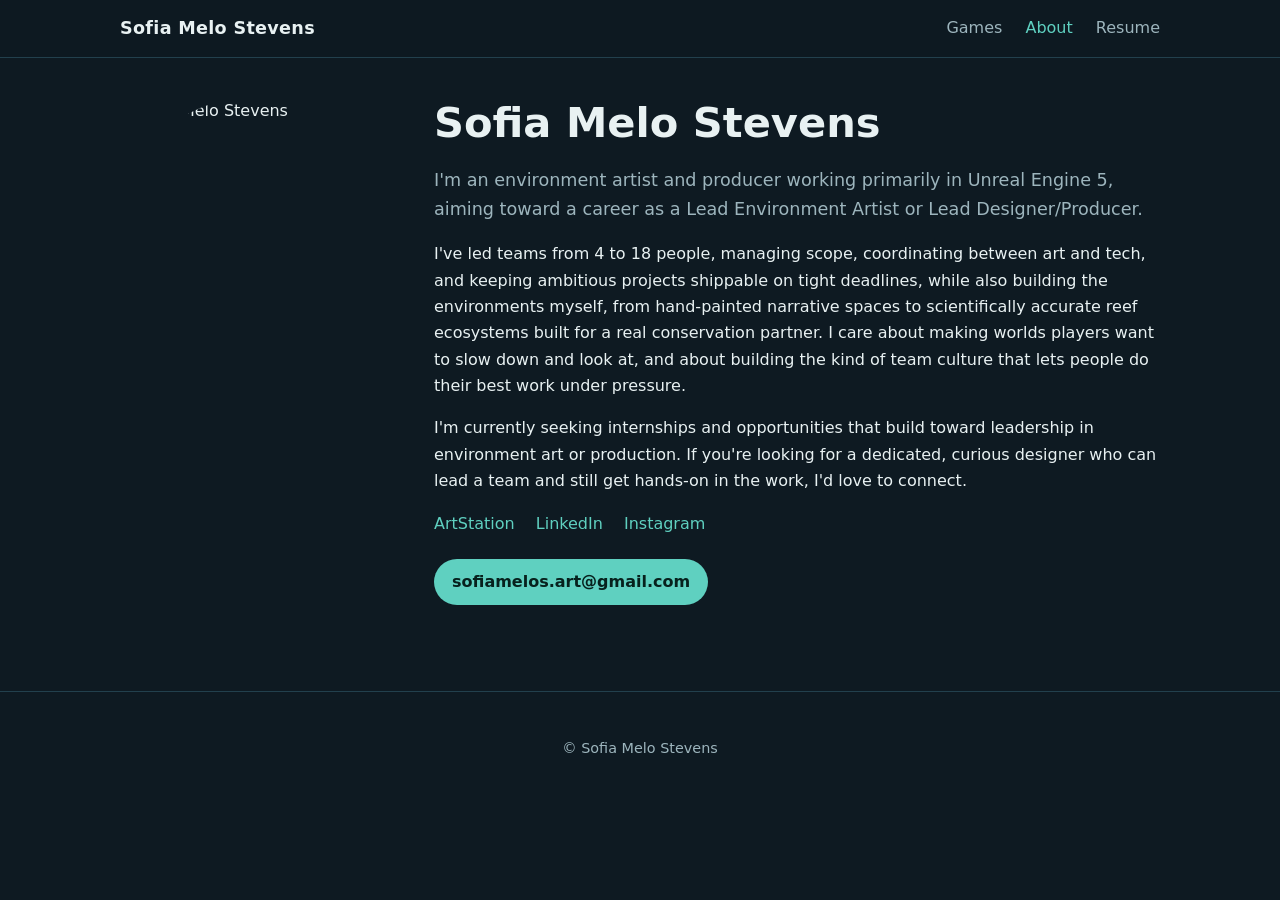
==== about.html @ 08ec2791 "Add files via upload" ====
<!doctype html>
<html lang="en">
<head>
<meta charset="utf-8">
<meta name="viewport" content="width=device-width, initial-scale=1">
<title>About | Sofia Melo Stevens</title>
<link rel="stylesheet" href="style.css">
</head>
<body>
<header class="site"><div class="inner">
  <a class="brand" href="index.html">Sofia Melo Stevens</a>
  <nav>
    <a href="index.html">Games</a>
    <a class="active" href="about.html">About</a>
    <a href="resume.html">Resume</a>
  </nav>
</div></header>

<main>
  <div class="about">
    <img class="portrait" src="https://static.wixstatic.com/media/ed49a8_99cb87c78eff4cbb80f7a3515ba0f88e~mv2.jpg" alt="Sofia Melo Stevens">
    <div>
      <h1>Sofia Melo Stevens</h1>
      <p class="lead">I'm an environment artist and producer working primarily in Unreal Engine 5, aiming toward a career as a Lead Environment Artist or Lead Designer/Producer.</p>
      <p>I've led teams from 4 to 18 people, managing scope, coordinating between art and tech, and keeping ambitious projects shippable on tight deadlines, while also building the environments myself, from hand-painted narrative spaces to scientifically accurate reef ecosystems built for a real conservation partner. I care about making worlds players want to slow down and look at, and about building the kind of team culture that lets people do their best work under pressure.</p>
      <p>I'm currently seeking internships and opportunities that build toward leadership in environment art or production. If you're looking for a dedicated, curious designer who can lead a team and still get hands-on in the work, I'd love to connect.</p>
      <p class="social">
        <a href="https://www.artstation.com/sofiastevens2">ArtStation</a>
        <a href="https://www.linkedin.com/in/sofia-melo-stevens-0525552b7/">LinkedIn</a>
        <a href="https://www.instagram.com/meloss_art/">Instagram</a>
      </p>
      <a class="btn" href="mailto:sofiamelos.art@gmail.com">sofiamelos.art@gmail.com</a>
    </div>
  </div>
</main>

<footer><p>© Sofia Melo Stevens</p></footer>
</body>
</html>
---- style.css ----
:root {
  --bg: #0e1a22;
  --bg-2: #14262f;
  --card: #1a303b;
  --text: #e8f1f2;
  --muted: #9db5bd;
  --accent: #5fd0c0;
  --accent-2: #f2b36b;
  --radius: 14px;
  --max: 1080px;
}
* { box-sizing: border-box; }
html { scroll-behavior: smooth; }
body {
  margin: 0;
  background: var(--bg);
  color: var(--text);
  font-family: "Segoe UI", system-ui, -apple-system, Helvetica, Arial, sans-serif;
  line-height: 1.65;
}
a { color: var(--accent); text-decoration: none; }
a:hover { text-decoration: underline; }
img { max-width: 100%; display: block; border-radius: 10px; }

header.site {
  position: sticky; top: 0; z-index: 10;
  background: rgba(14, 26, 34, 0.92);
  backdrop-filter: blur(8px);
  border-bottom: 1px solid #22404d;
}
header.site .inner {
  max-width: var(--max); margin: 0 auto; padding: 14px 20px;
  display: flex; flex-wrap: wrap; align-items: center; justify-content: space-between; gap: 10px;
}
.brand { font-weight: 700; font-size: 1.1rem; color: var(--text); letter-spacing: .3px; }
nav a { margin-left: 18px; color: var(--muted); font-weight: 500; }
nav a:hover, nav a.active { color: var(--accent); text-decoration: none; }

main { max-width: var(--max); margin: 0 auto; padding: 40px 20px 80px; }
h1 { font-size: clamp(1.8rem, 4vw, 2.6rem); line-height: 1.2; margin: 0 0 12px; }
h2 { font-size: 1.4rem; margin: 48px 0 10px; color: var(--accent); }
.lead { color: var(--muted); font-size: 1.1rem; max-width: 780px; }

.hero { padding: 30px 0 10px; }
.hero .tag { color: var(--accent-2); font-weight: 600; letter-spacing: 1px; text-transform: uppercase; font-size: .8rem; }

.grid { display: grid; grid-template-columns: repeat(auto-fill, minmax(240px, 1fr)); gap: 22px; margin-top: 26px; }
.card {
  background: var(--card); border-radius: var(--radius); overflow: hidden;
  border: 1px solid #22404d; transition: transform .2s, border-color .2s; color: var(--text);
  display: flex; flex-direction: column;
}
.card:hover { transform: translateY(-4px); border-color: var(--accent); text-decoration: none; }
.card img { border-radius: 0; aspect-ratio: 16 / 10; object-fit: cover; width: 100%; }
.card .body { padding: 14px 16px 18px; }
.card .role { color: var(--accent-2); font-size: .82rem; font-weight: 600; text-transform: uppercase; letter-spacing: .6px; }
.card h3 { margin: 4px 0 4px; font-size: 1.15rem; }
.card p { margin: 0; color: var(--muted); font-size: .92rem; }

.facts { display: grid; grid-template-columns: repeat(auto-fit, minmax(170px, 1fr)); gap: 12px; margin: 22px 0; }
.fact { background: var(--bg-2); border: 1px solid #22404d; border-radius: 12px; padding: 12px 14px; }
.fact b { display: block; color: var(--muted); font-size: .72rem; text-transform: uppercase; letter-spacing: .8px; margin-bottom: 2px; }

ul.bullets { padding-left: 20px; }
ul.bullets li { margin: 6px 0; }

.btn {
  display: inline-block; padding: 10px 18px; border-radius: 999px;
  background: var(--accent); color: #07211d; font-weight: 700; margin: 6px 10px 6px 0;
}
.btn:hover { text-decoration: none; filter: brightness(1.1); }
.btn.ghost { background: transparent; border: 1px solid var(--accent); color: var(--accent); }

.hero-img { width: 100%; margin: 24px 0; border-radius: var(--radius); }
.gallery { display: grid; grid-template-columns: repeat(auto-fit, minmax(300px, 1fr)); gap: 14px; margin: 16px 0; }
.gallery.tall { grid-template-columns: repeat(auto-fit, minmax(220px, 1fr)); }
figure { margin: 0; }
figcaption { color: var(--muted); font-size: .85rem; margin-top: 6px; }
.step { display: grid; grid-template-columns: 1fr; gap: 6px; }
.step h3 { margin: 36px 0 2px; font-size: 1.15rem; }
.step p { margin: 4px 0; max-width: 820px; }
.story { border-left: 3px solid var(--accent-2); padding: 4px 0 4px 18px; color: var(--muted); max-width: 780px; }

.about { display: grid; grid-template-columns: 280px 1fr; gap: 34px; align-items: start; }
@media (max-width: 760px) { .about { grid-template-columns: 1fr; } }
.about img.portrait { border-radius: 50%; width: 260px; height: 260px; object-fit: cover; }
.social a { margin-right: 16px; }

footer { text-align: center; color: var(--muted); padding: 30px 20px 50px; border-top: 1px solid #22404d; font-size: .9rem; }
.back { display: inline-block; margin-bottom: 14px; color: var(--muted); }
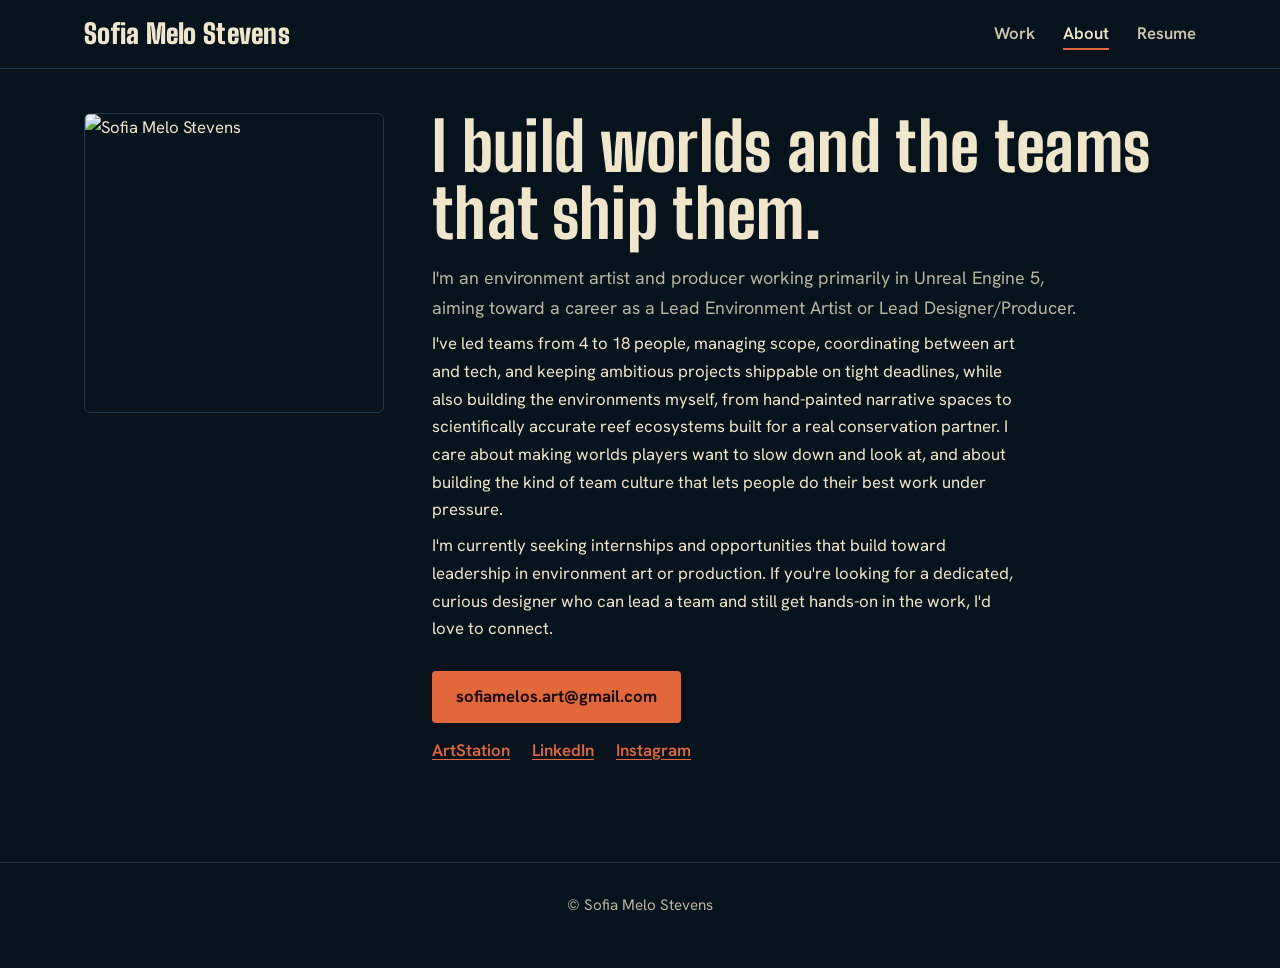
==== commit 98a5a243: "Add files via upload" ====
--- a/about.html
+++ b/about.html
@@ -10,7 +10,7 @@
 <header class="site"><div class="inner">
   <a class="brand" href="index.html">Sofia Melo Stevens</a>
   <nav>
-    <a href="index.html">Games</a>
+    <a href="index.html">Work</a>
     <a class="active" href="about.html">About</a>
     <a href="resume.html">Resume</a>
   </nav>
@@ -20,20 +20,20 @@
   <div class="about">
     <img class="portrait" src="https://static.wixstatic.com/media/ed49a8_99cb87c78eff4cbb80f7a3515ba0f88e~mv2.jpg" alt="Sofia Melo Stevens">
     <div>
-      <h1>Sofia Melo Stevens</h1>
+      <h1>I build worlds and the teams that ship them.</h1>
       <p class="lead">I'm an environment artist and producer working primarily in Unreal Engine 5, aiming toward a career as a Lead Environment Artist or Lead Designer/Producer.</p>
       <p>I've led teams from 4 to 18 people, managing scope, coordinating between art and tech, and keeping ambitious projects shippable on tight deadlines, while also building the environments myself, from hand-painted narrative spaces to scientifically accurate reef ecosystems built for a real conservation partner. I care about making worlds players want to slow down and look at, and about building the kind of team culture that lets people do their best work under pressure.</p>
       <p>I'm currently seeking internships and opportunities that build toward leadership in environment art or production. If you're looking for a dedicated, curious designer who can lead a team and still get hands-on in the work, I'd love to connect.</p>
+      <p style="margin-top:22px"><a class="btn" href="mailto:sofiamelos.art@gmail.com">sofiamelos.art@gmail.com</a></p>
       <p class="social">
         <a href="https://www.artstation.com/sofiastevens2">ArtStation</a>
         <a href="https://www.linkedin.com/in/sofia-melo-stevens-0525552b7/">LinkedIn</a>
         <a href="https://www.instagram.com/meloss_art/">Instagram</a>
       </p>
-      <a class="btn" href="mailto:sofiamelos.art@gmail.com">sofiamelos.art@gmail.com</a>
     </div>
   </div>
 </main>
 
-<footer><p>© Sofia Melo Stevens</p></footer>
+<footer><p style="margin:0 auto">© Sofia Melo Stevens</p></footer>
 </body>
 </html>
--- a/style.css
+++ b/style.css
@@ -1,90 +1,156 @@
+@import url("https://fonts.googleapis.com/css2?family=Big+Shoulders+Display:wght@700;800;900&family=Hanken+Grotesk:ital,wght@0,400;0,500;0,600;0,700;1,400&display=swap");
+
+/* Palette pulled from the renders: ocean ink, bathysphere rust, room cream, steel blue, moss */
 :root {
-  --bg: #0e1a22;
-  --bg-2: #14262f;
-  --card: #1a303b;
-  --text: #e8f1f2;
-  --muted: #9db5bd;
-  --accent: #5fd0c0;
-  --accent-2: #f2b36b;
-  --radius: 14px;
-  --max: 1080px;
+  --ink: #07131c;
+  --panel: #0e2231;
+  --cream: #f0e6cc;
+  --soft: #b8b5a3;
+  --rust: #e2683b;
+  --rust-bright: #f58d62;
+  --steel: #5b93d1;
+  --moss: #a3b650;
+  --line: #1f3646;
+  --paper: #efe4c8;
+  --paper-ink: #1b2a33;
+  --on-rust: #1a0b05;
+  --display: "Big Shoulders Display", "Arial Narrow", Impact, sans-serif;
+  --body: "Hanken Grotesk", "Segoe UI", system-ui, sans-serif;
+  --max: 1160px;
+  --read: 66ch;
 }
+
 * { box-sizing: border-box; }
-html { scroll-behavior: smooth; }
+html { scroll-behavior: smooth; color-scheme: dark; }
 body {
   margin: 0;
-  background: var(--bg);
-  color: var(--text);
-  font-family: "Segoe UI", system-ui, -apple-system, Helvetica, Arial, sans-serif;
+  background: var(--ink);
+  color: var(--cream);
+  font-family: var(--body);
+  font-size: 1.05rem;
   line-height: 1.65;
+  -webkit-font-smoothing: antialiased;
 }
-a { color: var(--accent); text-decoration: none; }
-a:hover { text-decoration: underline; }
-img { max-width: 100%; display: block; border-radius: 10px; }
+img { max-width: 100%; display: block; height: auto; }
+a { color: var(--rust); text-underline-offset: 3px; }
+a:hover { color: var(--rust-bright); }
+:focus-visible { outline: 3px solid var(--steel); outline-offset: 3px; border-radius: 4px; }
 
-header.site {
-  position: sticky; top: 0; z-index: 10;
-  background: rgba(14, 26, 34, 0.92);
-  backdrop-filter: blur(8px);
-  border-bottom: 1px solid #22404d;
-}
+h1, h2, h3 { font-family: var(--display); color: var(--cream); line-height: 1; letter-spacing: 0.005em; font-weight: 800; }
+h1 { font-size: clamp(2.6rem, 6vw, 4.2rem); margin: 0 0 16px; }
+h2 { font-size: clamp(1.9rem, 3.4vw, 2.5rem); margin: 56px 0 12px; }
+h3 { font-size: 1.6rem; margin: 44px 0 6px; }
+p { max-width: var(--read); margin: 8px 0; }
+
+/* header */
+header.site { border-bottom: 1px solid var(--line); }
+header.site.over { position: absolute; top: 0; left: 0; right: 0; z-index: 5; border-bottom: 0; }
 header.site .inner {
-  max-width: var(--max); margin: 0 auto; padding: 14px 20px;
+  max-width: var(--max); margin: 0 auto; padding: 20px 24px;
   display: flex; flex-wrap: wrap; align-items: center; justify-content: space-between; gap: 10px;
 }
-.brand { font-weight: 700; font-size: 1.1rem; color: var(--text); letter-spacing: .3px; }
-nav a { margin-left: 18px; color: var(--muted); font-weight: 500; }
-nav a:hover, nav a.active { color: var(--accent); text-decoration: none; }
+.brand { font-family: var(--display); font-weight: 900; font-size: 1.7rem; color: var(--cream); text-decoration: none; letter-spacing: .01em; line-height: 1; }
+.brand:hover { color: var(--rust-bright); }
+nav a {
+  margin-left: 24px; color: var(--cream); text-decoration: none; font-weight: 600;
+  padding-bottom: 4px; border-bottom: 2px solid transparent; opacity: .85;
+}
+nav a:hover, nav a.active { opacity: 1; border-bottom-color: var(--rust); }
 
-main { max-width: var(--max); margin: 0 auto; padding: 40px 20px 80px; }
-h1 { font-size: clamp(1.8rem, 4vw, 2.6rem); line-height: 1.2; margin: 0 0 12px; }
-h2 { font-size: 1.4rem; margin: 48px 0 10px; color: var(--accent); }
-.lead { color: var(--muted); font-size: 1.1rem; max-width: 780px; }
+main { max-width: var(--max); margin: 0 auto; padding: 44px 24px 90px; }
+main.flush { max-width: none; padding: 0 0 90px; }
 
-.hero { padding: 30px 0 10px; }
-.hero .tag { color: var(--accent-2); font-weight: 600; letter-spacing: 1px; text-transform: uppercase; font-size: .8rem; }
+/* home hero: one big render, the bathysphere */
+.cover { position: relative; min-height: min(86vh, 760px); display: flex; align-items: flex-end; overflow: hidden; }
+.cover > img { position: absolute; inset: 0; width: 100%; height: 100%; object-fit: cover; object-position: 50% 40%; }
+.cover::after { content: ""; position: absolute; inset: 0; background: linear-gradient(to top, rgba(7,19,28,.96) 6%, rgba(7,19,28,.55) 38%, rgba(7,19,28,.15) 70%), linear-gradient(to right, rgba(7,19,28,.55), transparent 55%); }
+.cover .copy { position: relative; z-index: 2; width: 100%; max-width: var(--max); margin: 0 auto; padding: 120px 24px 56px; }
+.cover h1 { font-size: clamp(3.2rem, 9vw, 7rem); line-height: .92; max-width: 11ch; margin-bottom: 18px; }
+.cover .lead { color: var(--cream); font-size: 1.2rem; max-width: 46ch; }
+.cover .cta { margin-top: 20px; }
 
-.grid { display: grid; grid-template-columns: repeat(auto-fill, minmax(240px, 1fr)); gap: 22px; margin-top: 26px; }
-.card {
-  background: var(--card); border-radius: var(--radius); overflow: hidden;
-  border: 1px solid #22404d; transition: transform .2s, border-color .2s; color: var(--text);
-  display: flex; flex-direction: column;
+.lead { color: var(--soft); font-size: 1.12rem; }
+
+/* work: an uneven wall of renders, each with a pinned process sketch */
+.wall { display: grid; grid-template-columns: repeat(12, 1fr); gap: 56px 28px; margin-top: 32px; }
+.tile { position: relative; color: inherit; text-decoration: none; display: block; }
+.tile .art { overflow: hidden; border-radius: 6px; background: var(--panel); }
+.tile .art img { width: 100%; height: 100%; object-fit: cover; aspect-ratio: var(--ar, 16 / 10); transition: transform .5s ease; }
+.tile:hover .art img { transform: scale(1.03); }
+.tile .cap { padding: 14px 2px 0; }
+.tile h2 { margin: 0; font-size: clamp(2rem, 3.6vw, 2.8rem); }
+.tile .role { color: var(--rust); font-weight: 600; margin: 4px 0 6px; }
+.tile .cap p { color: var(--soft); }
+.tile .go { display: inline-block; margin-top: 8px; font-weight: 600; color: var(--cream); border-bottom: 2px solid var(--rust); padding-bottom: 1px; }
+.tile:hover .go { color: var(--rust-bright); }
+.t1 { grid-column: 1 / span 8; }
+.t2 { grid-column: 9 / span 4; margin-top: 90px; --ar: 4 / 5; }
+.t3 { grid-column: 1 / span 5; --ar: 5 / 4; }
+.t4 { grid-column: 6 / span 7; margin-top: 60px; }
+
+.pin {
+  position: absolute; z-index: 3; width: clamp(110px, 15vw, 170px); background: var(--paper); padding: 7px 7px 22px;
+  box-shadow: 0 10px 24px rgba(0,0,0,.5); transform: rotate(var(--rot, -4deg)); transition: transform .3s ease;
 }
-.card:hover { transform: translateY(-4px); border-color: var(--accent); text-decoration: none; }
-.card img { border-radius: 0; aspect-ratio: 16 / 10; object-fit: cover; width: 100%; }
-.card .body { padding: 14px 16px 18px; }
-.card .role { color: var(--accent-2); font-size: .82rem; font-weight: 600; text-transform: uppercase; letter-spacing: .6px; }
-.card h3 { margin: 4px 0 4px; font-size: 1.15rem; }
-.card p { margin: 0; color: var(--muted); font-size: .92rem; }
+.pin img { width: 100%; aspect-ratio: 1; object-fit: cover; border-radius: 0; }
+.pin span { position: absolute; left: 7px; right: 7px; bottom: 4px; font-size: .72rem; color: var(--paper-ink); font-weight: 600; text-align: center; }
+.t1 .pin { right: -14px; top: -26px; --rot: 5deg; }
+.t2 .pin { left: -22px; top: 40%; --rot: -6deg; }
+.t3 .pin { right: -10px; top: -30px; --rot: 4deg; }
+.t4 .pin { left: -16px; top: -28px; --rot: -5deg; }
+.tile:hover .pin { transform: rotate(0deg) translateY(-4px); }
 
-.facts { display: grid; grid-template-columns: repeat(auto-fit, minmax(170px, 1fr)); gap: 12px; margin: 22px 0; }
-.fact { background: var(--bg-2); border: 1px solid #22404d; border-radius: 12px; padding: 12px 14px; }
-.fact b { display: block; color: var(--muted); font-size: .72rem; text-transform: uppercase; letter-spacing: .8px; margin-bottom: 2px; }
+@media (max-width: 860px) {
+  .wall { display: block; }
+  .tile { margin: 0 0 56px; }
+  .t2 { --ar: 16 / 10; }
+  .pin { right: 6px !important; left: auto !important; top: -22px !important; width: 104px; }
+  .cover { min-height: 78vh; }
+  header.site .inner { padding-top: 16px; }
+  nav a { margin: 0 18px 0 0; }
+}
+@media (prefers-reduced-motion: reduce) {
+  .tile .art img, .pin { transition: none; }
+  .tile:hover .art img { transform: none; }
+  .tile:hover .pin { transform: rotate(var(--rot, -4deg)); }
+  html { scroll-behavior: auto; }
+}
 
-ul.bullets { padding-left: 20px; }
-ul.bullets li { margin: 6px 0; }
+/* buttons */
+.btn {
+  display: inline-block; padding: 12px 24px; border-radius: 4px; background: var(--rust); color: var(--on-rust);
+  font-weight: 700; text-decoration: none; margin: 6px 10px 6px 0;
+}
+.btn:hover { background: var(--rust-bright); color: var(--on-rust); }
+.btn.ghost { background: transparent; color: var(--cream); border: 2px solid var(--cream); padding: 10px 22px; }
+.btn.ghost:hover { background: var(--cream); color: var(--ink); }
 
-.btn {
-  display: inline-block; padding: 10px 18px; border-radius: 999px;
-  background: var(--accent); color: #07211d; font-weight: 700; margin: 6px 10px 6px 0;
-}
-.btn:hover { text-decoration: none; filter: brightness(1.1); }
-.btn.ghost { background: transparent; border: 1px solid var(--accent); color: var(--accent); }
+/* project pages */
+.back { display: inline-block; margin-bottom: 18px; color: var(--soft); text-decoration: none; font-weight: 500; }
+.back:hover { color: var(--rust-bright); }
+.facts { display: grid; grid-template-columns: repeat(auto-fit, minmax(170px, 1fr)); gap: 0; margin: 26px 0; border-top: 3px solid var(--rust); }
+.fact { padding: 12px 18px 12px 0; border-bottom: 1px solid var(--line); }
+.fact b { display: block; font-size: .85rem; font-weight: 600; color: var(--soft); }
+ul.bullets { padding-left: 20px; max-width: var(--read); }
+ul.bullets li { margin: 7px 0; }
+.hero-img { width: 100%; margin: 26px 0; border-radius: 6px; }
+img { border-radius: 6px; }
+.gallery { display: grid; grid-template-columns: repeat(auto-fit, minmax(300px, 1fr)); gap: 14px; margin: 18px 0; }
+.gallery.tall { grid-template-columns: repeat(auto-fit, minmax(220px, 1fr)); }
+.gallery.wide { grid-template-columns: repeat(auto-fit, minmax(420px, 1fr)); }
+@media (max-width: 520px) { .gallery.wide { grid-template-columns: 1fr; } }
+figure { margin: 0; }
+figcaption { color: var(--soft); font-size: .88rem; margin-top: 6px; }
+.step { display: block; }
+.step h3 { border-left: 4px solid var(--rust); padding-left: 12px; margin-top: 50px; }
+.step > img, .step > figure, .step > .gallery { margin-top: 14px; }
+.story { border-left: 4px solid var(--steel); padding: 4px 0 4px 20px; color: var(--soft); font-size: 1.1rem; max-width: var(--read); }
 
-.hero-img { width: 100%; margin: 24px 0; border-radius: var(--radius); }
-.gallery { display: grid; grid-template-columns: repeat(auto-fit, minmax(300px, 1fr)); gap: 14px; margin: 16px 0; }
-.gallery.tall { grid-template-columns: repeat(auto-fit, minmax(220px, 1fr)); }
-figure { margin: 0; }
-figcaption { color: var(--muted); font-size: .85rem; margin-top: 6px; }
-.step { display: grid; grid-template-columns: 1fr; gap: 6px; }
-.step h3 { margin: 36px 0 2px; font-size: 1.15rem; }
-.step p { margin: 4px 0; max-width: 820px; }
-.story { border-left: 3px solid var(--accent-2); padding: 4px 0 4px 18px; color: var(--muted); max-width: 780px; }
+/* about */
+.about { display: grid; grid-template-columns: 300px 1fr; gap: 48px; align-items: start; }
+@media (max-width: 760px) { .about { grid-template-columns: 1fr; gap: 24px; } }
+.about img.portrait { width: 100%; max-width: 300px; aspect-ratio: 1; object-fit: cover; border-radius: 6px; border: 1px solid var(--line); }
+.social a { margin-right: 18px; font-weight: 600; }
 
-.about { display: grid; grid-template-columns: 280px 1fr; gap: 34px; align-items: start; }
-@media (max-width: 760px) { .about { grid-template-columns: 1fr; } }
-.about img.portrait { border-radius: 50%; width: 260px; height: 260px; object-fit: cover; }
-.social a { margin-right: 16px; }
-
-footer { text-align: center; color: var(--muted); padding: 30px 20px 50px; border-top: 1px solid #22404d; font-size: .9rem; }
-.back { display: inline-block; margin-bottom: 14px; color: var(--muted); }
+footer { border-top: 1px solid var(--line); padding: 30px 24px 50px; text-align: center; color: var(--soft); font-size: .95rem; }
+footer .social { margin-bottom: 8px; }
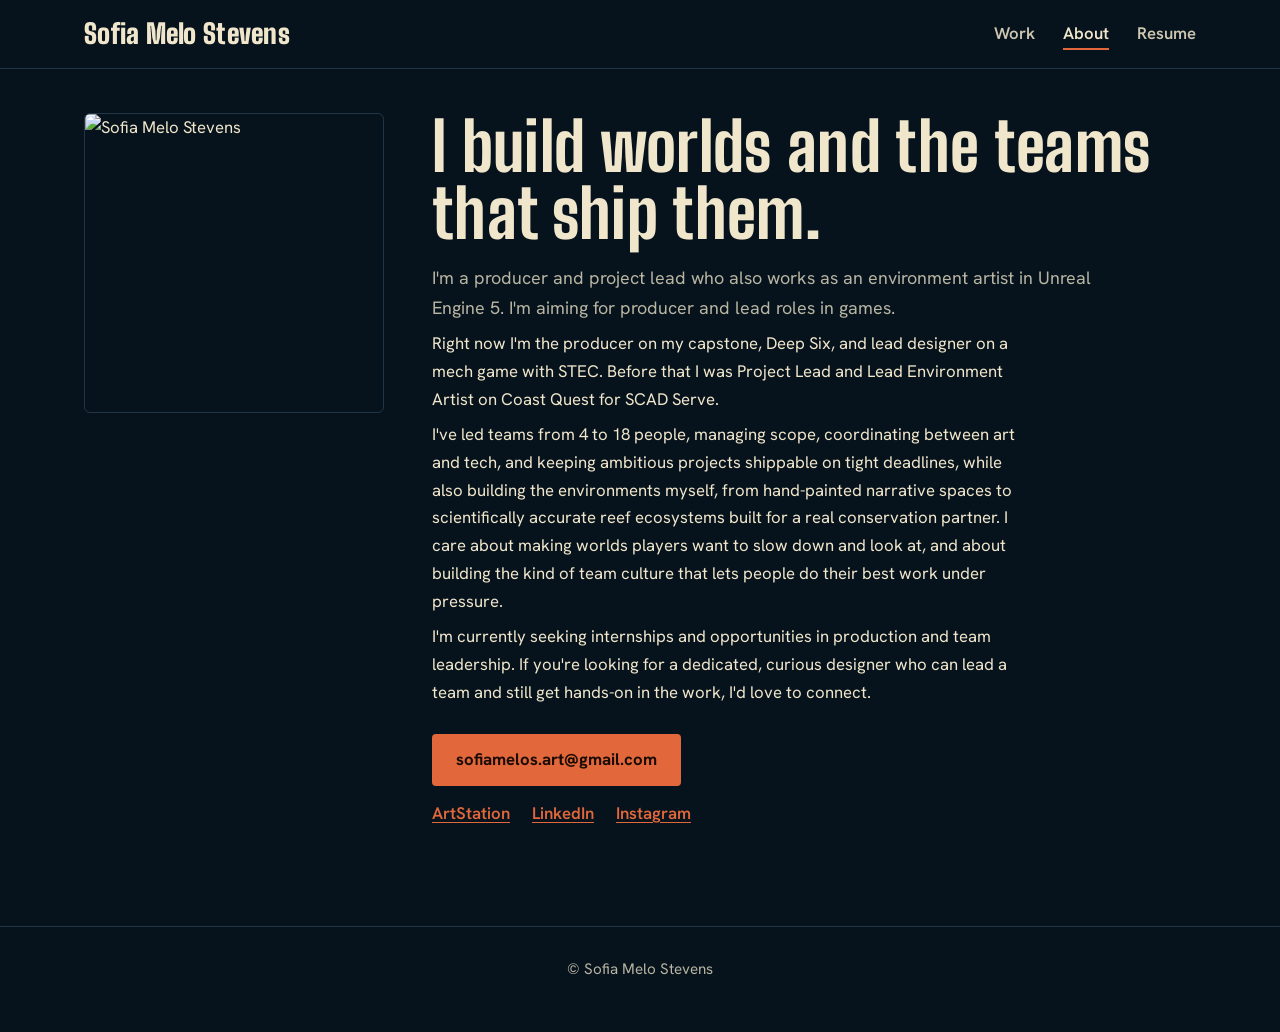
==== commit 0ce60bba: "Add files via upload" ====
--- a/about.html
+++ b/about.html
@@ -21,9 +21,10 @@
     <img class="portrait" src="https://static.wixstatic.com/media/ed49a8_99cb87c78eff4cbb80f7a3515ba0f88e~mv2.jpg" alt="Sofia Melo Stevens">
     <div>
       <h1>I build worlds and the teams that ship them.</h1>
-      <p class="lead">I'm an environment artist and producer working primarily in Unreal Engine 5, aiming toward a career as a Lead Environment Artist or Lead Designer/Producer.</p>
+      <p class="lead">I'm a producer and project lead who also works as an environment artist in Unreal Engine 5. I'm aiming for producer and lead roles in games.</p>
+      <p>Right now I'm the producer on my capstone, Deep Six, and lead designer on a mech game with STEC. Before that I was Project Lead and Lead Environment Artist on Coast Quest for SCAD Serve.</p>
       <p>I've led teams from 4 to 18 people, managing scope, coordinating between art and tech, and keeping ambitious projects shippable on tight deadlines, while also building the environments myself, from hand-painted narrative spaces to scientifically accurate reef ecosystems built for a real conservation partner. I care about making worlds players want to slow down and look at, and about building the kind of team culture that lets people do their best work under pressure.</p>
-      <p>I'm currently seeking internships and opportunities that build toward leadership in environment art or production. If you're looking for a dedicated, curious designer who can lead a team and still get hands-on in the work, I'd love to connect.</p>
+      <p>I'm currently seeking internships and opportunities in production and team leadership. If you're looking for a dedicated, curious designer who can lead a team and still get hands-on in the work, I'd love to connect.</p>
       <p style="margin-top:22px"><a class="btn" href="mailto:sofiamelos.art@gmail.com">sofiamelos.art@gmail.com</a></p>
       <p class="social">
         <a href="https://www.artstation.com/sofiastevens2">ArtStation</a>
--- a/style.css
+++ b/style.css
@@ -95,7 +95,7 @@
 .pin img { width: 100%; aspect-ratio: 1; object-fit: cover; border-radius: 0; }
 .pin span { position: absolute; left: 7px; right: 7px; bottom: 4px; font-size: .72rem; color: var(--paper-ink); font-weight: 600; text-align: center; }
 .t1 .pin { right: -14px; top: -26px; --rot: 5deg; }
-.t2 .pin { left: -22px; top: 40%; --rot: -6deg; }
+.t2 .pin { left: -22px; top: 16%; --rot: -6deg; }
 .t3 .pin { right: -10px; top: -30px; --rot: 4deg; }
 .t4 .pin { left: -16px; top: -28px; --rot: -5deg; }
 .tile:hover .pin { transform: rotate(0deg) translateY(-4px); }
@@ -154,3 +154,19 @@
 
 footer { border-top: 1px solid var(--line); padding: 30px 24px 50px; text-align: center; color: var(--soft); font-size: .95rem; }
 footer .social { margin-bottom: 8px; }
+
+/* role tags on project cards */
+.tags { display: flex; flex-wrap: wrap; gap: 6px; margin: 8px 0 2px; }
+.tags span { font-size: .74rem; font-weight: 700; letter-spacing: .06em; text-transform: uppercase; padding: 3px 9px; border-radius: 99px; border: 1px solid var(--soft); color: var(--soft); }
+.tags span.prod { background: var(--rust); border-color: var(--rust); color: var(--on-rust); }
+
+/* production callouts on project pages */
+.callout { background: var(--panel); border-left: 4px solid var(--rust); border-radius: 6px; padding: 18px 22px; margin: 26px 0; max-width: var(--read); }
+.callout h3 { margin-top: 0; }
+.phase { display: inline-block; font-size: .78rem; font-weight: 700; letter-spacing: .08em; text-transform: uppercase; color: var(--steel); margin-top: 60px; }
+.phase + h2 { margin-top: 6px; }
+hr.divider { border: 0; border-top: 1px solid var(--line); margin: 56px 0; }
+
+/* video embeds */
+.video { position: relative; aspect-ratio: 16 / 9; max-width: 900px; margin: 18px 0; border-radius: 6px; overflow: hidden; background: var(--panel); }
+.video iframe { position: absolute; inset: 0; width: 100%; height: 100%; border: 0; }
